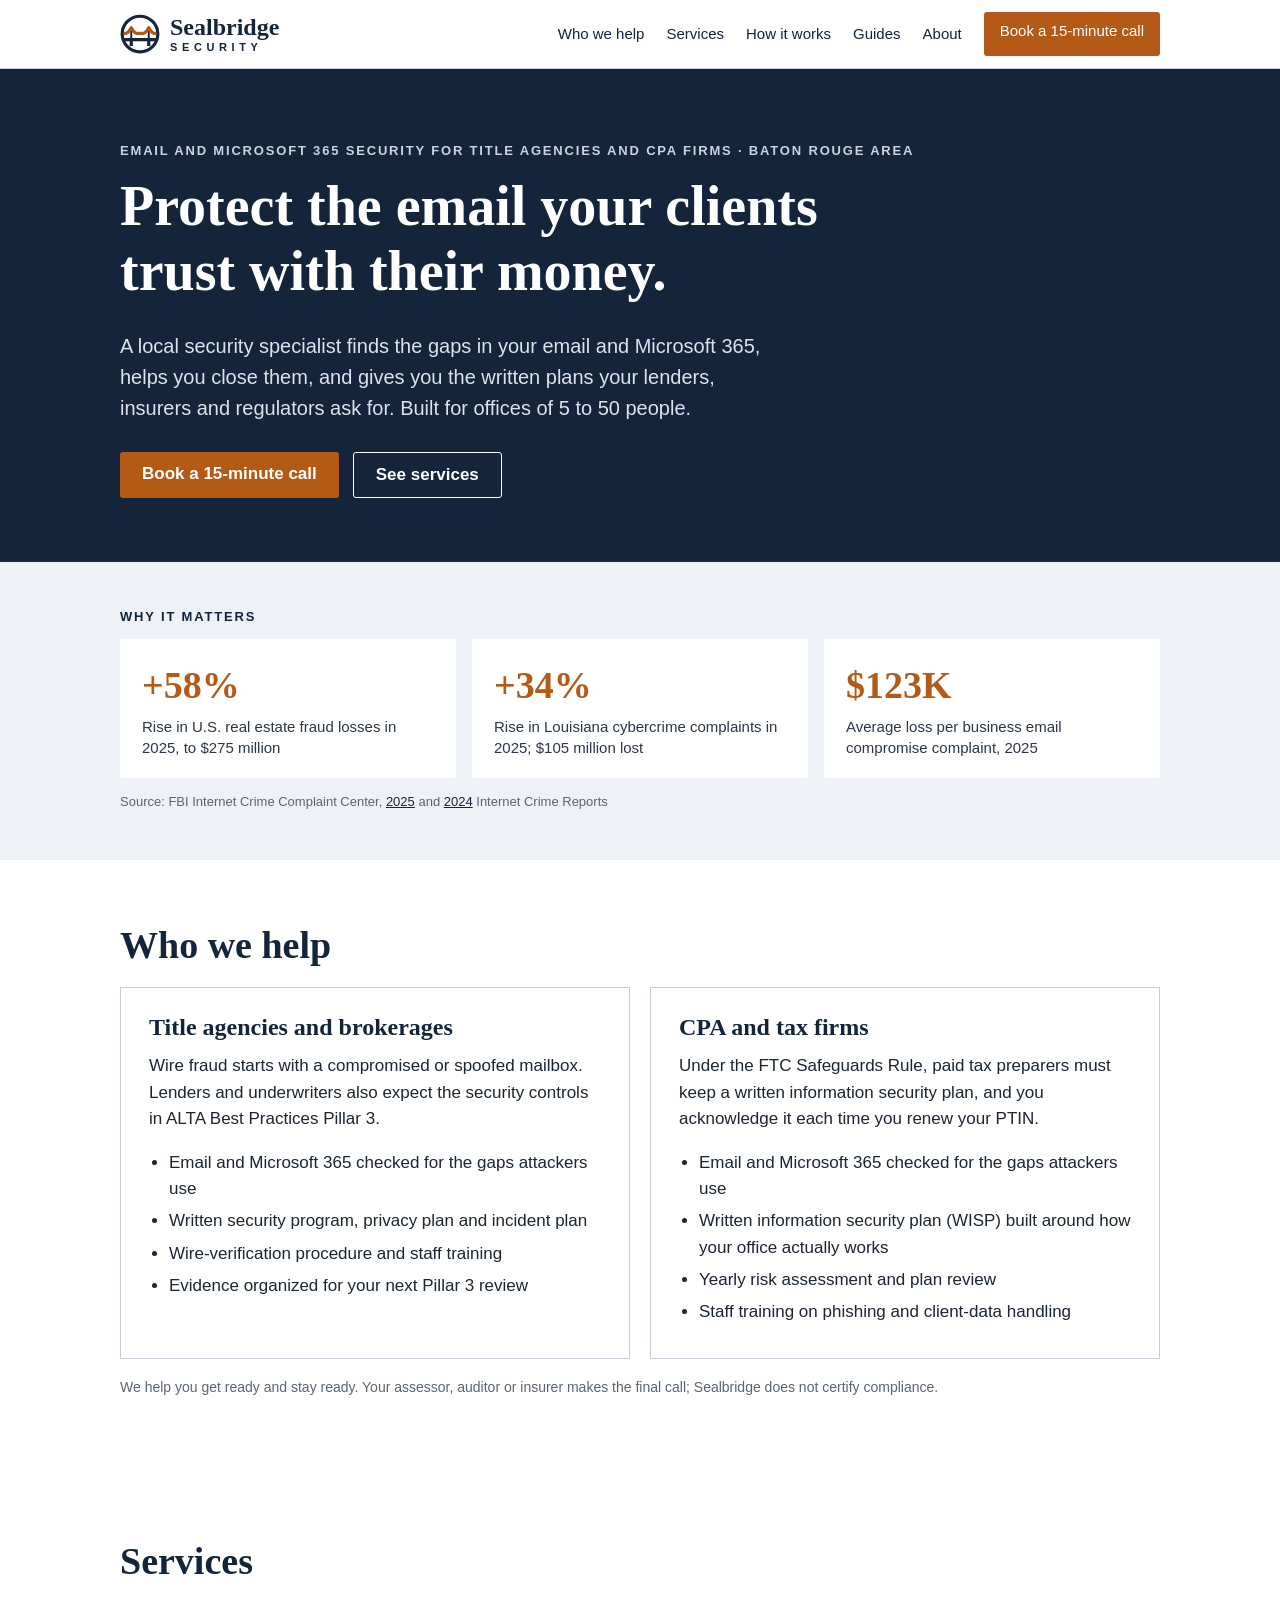
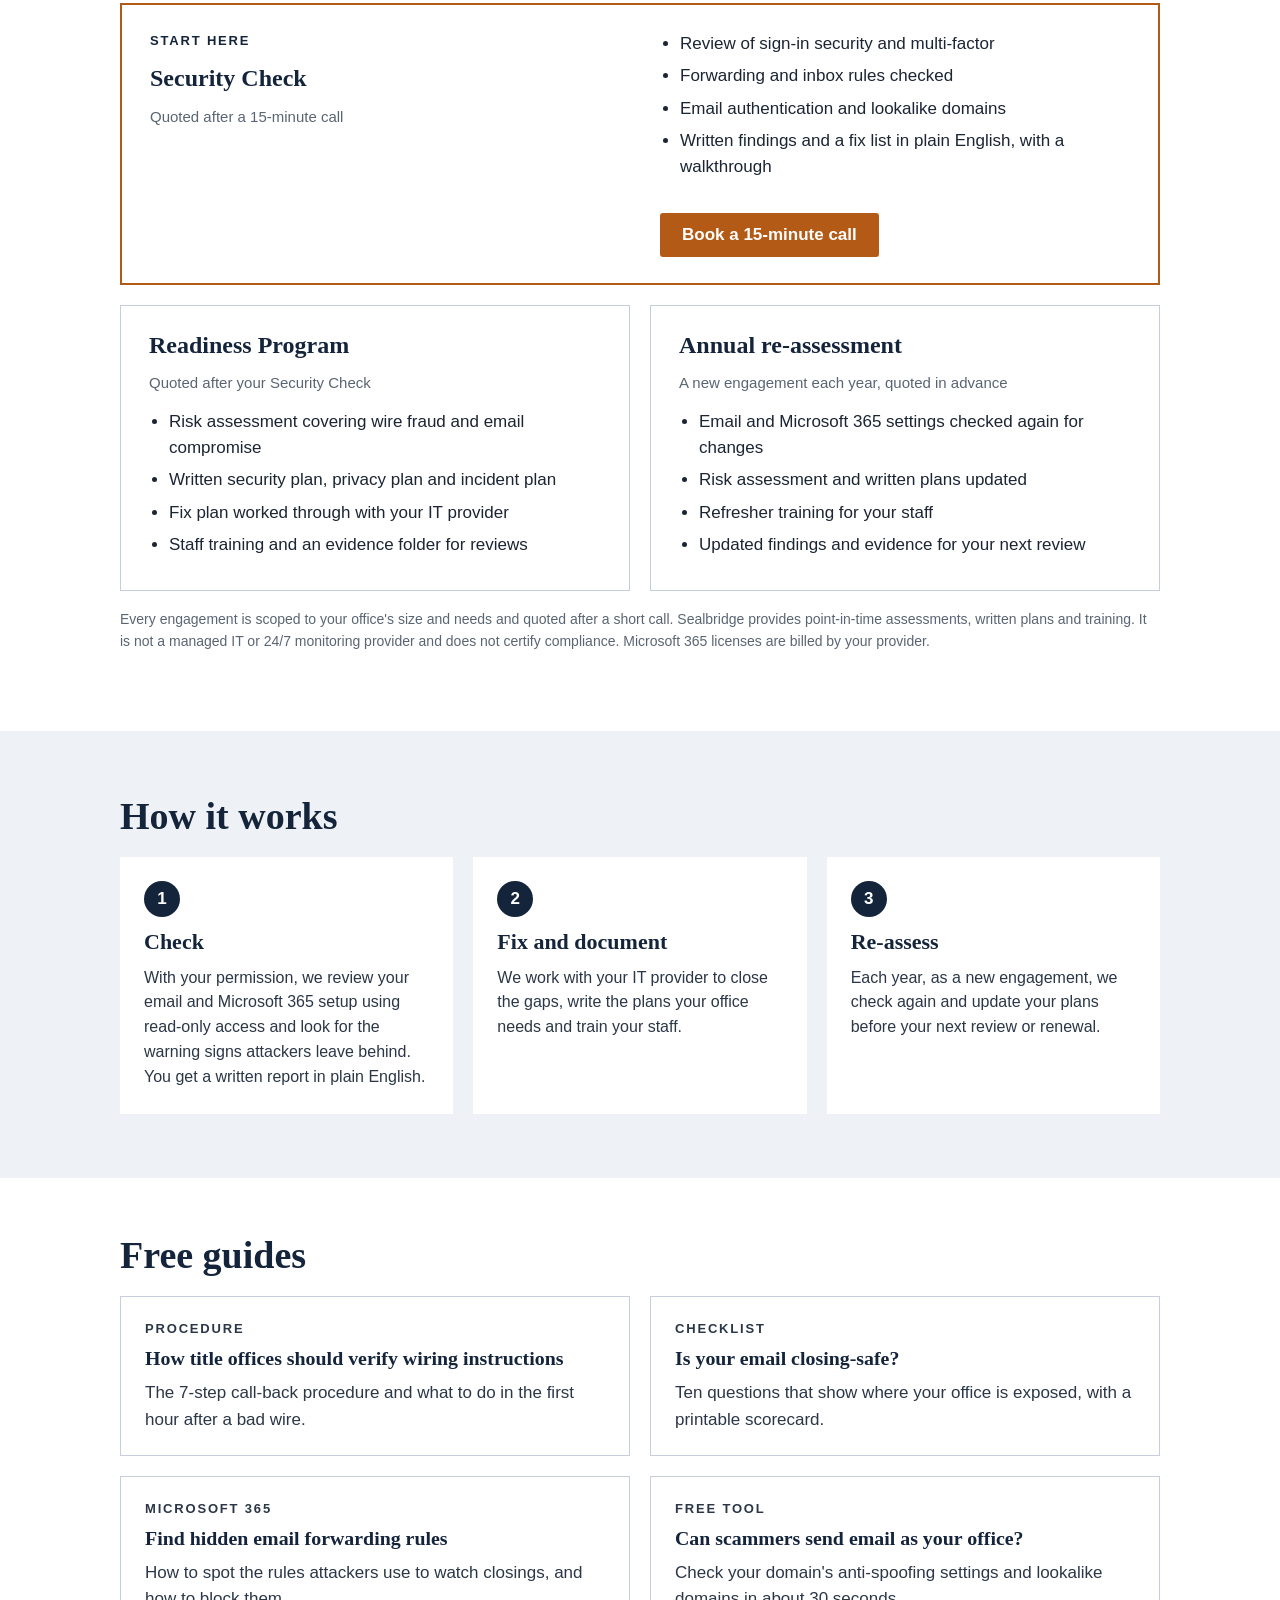
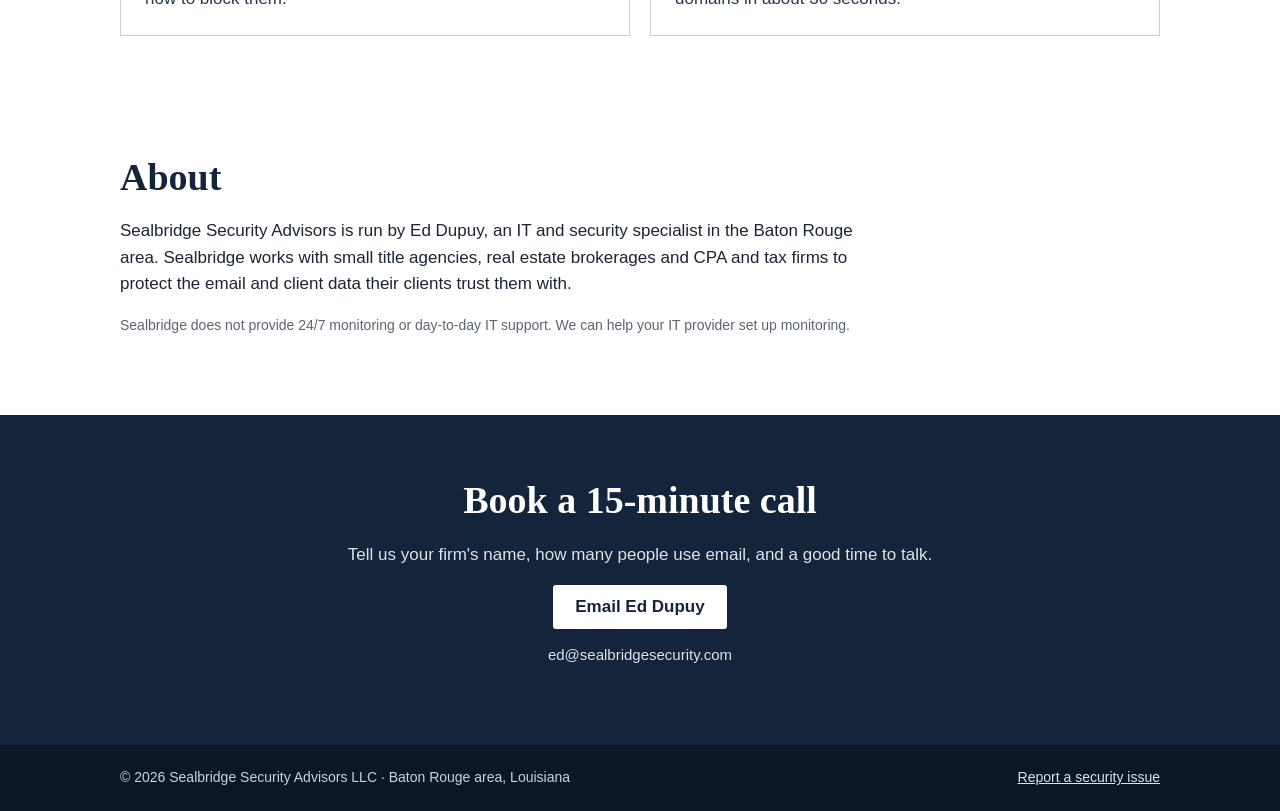
==== index.html @ 9180f3fb "Update index.html" ====
<!doctype html>
<html lang="en">
<head>
<meta charset="utf-8">
<meta name="viewport" content="width=device-width, initial-scale=1">
<meta http-equiv="Content-Security-Policy" content="default-src 'self'; style-src 'self' https://fonts.googleapis.com; font-src https://fonts.gstatic.com; img-src 'self'; script-src 'none'; object-src 'none'; base-uri 'self'; form-action 'none'">
<meta name="referrer" content="strict-origin-when-cross-origin">
<title>Sealbridge Security | Email and Microsoft 365 security for title agencies and CPA firms</title>
<meta name="google-site-verification" content="df6MN8_qpzadraPCMO6attUOTYCm8C_TFB3L-mrEqkY" />
<meta name="description" content="Sealbridge Security helps Baton Rouge-area title agencies, brokerages and CPA and tax firms find and close the email and Microsoft 365 gaps that lead to wire fraud and data theft.">
<link rel="canonical" href="https://sealbridgesecurity.com/">
<link rel="icon" href="favicon.svg" type="image/svg+xml">
<meta property="og:title" content="Sealbridge Security">
<meta property="og:description" content="Email and Microsoft 365 security for title agencies, brokerages and CPA and tax firms in the Baton Rouge area.">
<meta property="og:url" content="https://sealbridgesecurity.com/">
<meta property="og:type" content="website">
<link rel="preconnect" href="https://fonts.googleapis.com">
<link rel="preconnect" href="https://fonts.gstatic.com" crossorigin>
<link rel="stylesheet" href="https://fonts.googleapis.com/css2?family=IBM+Plex+Sans:wght@400;500;600;700&amp;family=Source+Serif+4:opsz,wght@8..60,600;8..60,700&amp;display=swap">
<link rel="stylesheet" href="styles.css">
</head>
<body>

<header class="site-header">
  <div class="wrap header-inner">
    <a class="brand" href="#top" aria-label="Sealbridge Security home">
      <svg class="mark" width="40" height="40" viewBox="0 0 64 64" aria-hidden="true"><circle cx="32" cy="32" r="28.5" fill="none" stroke="#14243B" stroke-width="5"/><path d="M18 25 V41 M46 25 V41" stroke="#14243B" stroke-width="3"/><path d="M6.1 31 L10 31 Q14 29.5 18 22 Q22 29.5 26 31 L38 31 Q42 29.5 46 22 Q50 29.5 54 31 L57.9 31" fill="none" stroke="#B35A17" stroke-width="5" stroke-linejoin="round"/><line x1="5" y1="41" x2="59" y2="41" stroke="#14243B" stroke-width="5"/><path d="M15.5 41 H20.5 V51 H15.5 Z M43.5 41 H48.5 V51 H43.5 Z" fill="#14243B"/></svg>
      <span class="brand-text"><span class="brand-name">Sealbridge</span><span class="brand-sub">Security</span></span>
    </a>
    <nav aria-label="Main">
      <ul class="nav">
        <li><a href="#who">Who we help</a></li>
        <li><a href="#services">Services</a></li>
        <li><a href="#how">How it works</a></li>
        <li><a href="resources.html">Guides</a></li>
        <li><a href="#about">About</a></li>
        <li><a class="btn btn-small" href="#contact">Book a 15-minute call</a></li>
      </ul>
    </nav>
  </div>
</header>

<main id="top">

<section class="hero">
  <div class="wrap hero-inner">
    <p class="eyebrow">Email and Microsoft 365 security for title agencies and CPA firms · Baton Rouge area</p>
    <h1>Protect the email your clients trust with their money.</h1>
    <p class="lede">A local security specialist finds the gaps in your email and Microsoft 365, helps you close them, and gives you the written plans your lenders, insurers and regulators ask for. Built for offices of 5 to 50 people.</p>
    <div class="hero-actions">
      <a class="btn" href="#contact">Book a 15-minute call</a>
      <a class="btn btn-ghost" href="#services">See services</a>
    </div>
  </div>
</section>

<section class="stats" aria-labelledby="stats-h">
  <div class="wrap">
    <h2 id="stats-h" class="section-label">Why it matters</h2>
    <div class="stat-grid">
      <div class="stat"><p class="stat-num">+58%</p><p>Rise in U.S. real estate fraud losses in 2025, to $275 million</p></div>
      <div class="stat"><p class="stat-num">+34%</p><p>Rise in Louisiana cybercrime complaints in 2025; $105 million lost</p></div>
      <div class="stat"><p class="stat-num">$123K</p><p>Average loss per business email compromise complaint, 2025</p></div>
    </div>
    <p class="source">Source: FBI Internet Crime Complaint Center, <a href="https://www.ic3.gov/AnnualReport/Reports/2025_IC3Report.pdf">2025</a> and <a href="https://www.ic3.gov/AnnualReport/Reports/2024_ic3report.pdf">2024</a> Internet Crime Reports</p>
  </div>
</section>

<section id="who" class="services" aria-labelledby="who-h">
  <div class="wrap">
    <h2 id="who-h">Who we help</h2>
    <div class="card-grid">
      <div class="card">
        <h3>Title agencies and brokerages</h3>
        <p>Wire fraud starts with a compromised or spoofed mailbox. Lenders and underwriters also expect the security controls in ALTA Best Practices Pillar 3.</p>
        <ul>
          <li>Email and Microsoft 365 checked for the gaps attackers use</li>
          <li>Written security program, privacy plan and incident plan</li>
          <li>Wire-verification procedure and staff training</li>
          <li>Evidence organized for your next Pillar 3 review</li>
        </ul>
      </div>
      <div class="card">
        <h3>CPA and tax firms</h3>
        <p>Under the FTC Safeguards Rule, paid tax preparers must keep a written information security plan, and you acknowledge it each time you renew your PTIN.</p>
        <ul>
          <li>Email and Microsoft 365 checked for the gaps attackers use</li>
          <li>Written information security plan (WISP) built around how your office actually works</li>
          <li>Yearly risk assessment and plan review</li>
          <li>Staff training on phishing and client-data handling</li>
        </ul>
      </div>
    </div>
    <p class="fine">We help you get ready and stay ready. Your assessor, auditor or insurer makes the final call; Sealbridge does not certify compliance.</p>
  </div>
</section>

<section id="services" class="services" aria-labelledby="services-h">
  <div class="wrap">
    <h2 id="services-h">Services</h2>

    <div class="card card-feature">
      <div class="card-head">
        <p class="section-label">Start here</p>
        <h3>Security Check</h3>
        <p class="price-note">Quoted after a 15-minute call</p>
      </div>
      <ul>
        <li>Review of sign-in security and multi-factor</li>
        <li>Forwarding and inbox rules checked</li>
        <li>Email authentication and lookalike domains</li>
        <li>Written findings and a fix list in plain English, with a walkthrough</li>
      </ul>
      <a class="btn" href="#contact">Book a 15-minute call</a>
    </div>

    <div class="card-grid">
      <div class="card">
        <h3>Readiness Program</h3>
        <p class="price-note">Quoted after your Security Check</p>
        <ul>
          <li>Risk assessment covering wire fraud and email compromise</li>
          <li>Written security plan, privacy plan and incident plan</li>
          <li>Fix plan worked through with your IT provider</li>
          <li>Staff training and an evidence folder for reviews</li>
        </ul>
      </div>
      <div class="card">
        <h3>Annual re-assessment</h3>
        <p class="price-note">A new engagement each year, quoted in advance</p>
        <ul>
          <li>Email and Microsoft 365 settings checked again for changes</li>
          <li>Risk assessment and written plans updated</li>
          <li>Refresher training for your staff</li>
          <li>Updated findings and evidence for your next review</li>
        </ul>
      </div>
    </div>
    <p class="fine">Every engagement is scoped to your office's size and needs and quoted after a short call. Sealbridge provides point-in-time assessments, written plans and training. It is not a managed IT or 24/7 monitoring provider and does not certify compliance. Microsoft 365 licenses are billed by your provider.</p>
  </div>
</section>

<section id="how" class="how" aria-labelledby="how-h">
  <div class="wrap">
    <h2 id="how-h">How it works</h2>
    <ol class="steps">
      <li><h3>Check</h3><p>With your permission, we review your email and Microsoft 365 setup using read-only access and look for the warning signs attackers leave behind. You get a written report in plain English.</p></li>
      <li><h3>Fix and document</h3><p>We work with your IT provider to close the gaps, write the plans your office needs and train your staff.</p></li>
      <li><h3>Re-assess</h3><p>Each year, as a new engagement, we check again and update your plans before your next review or renewal.</p></li>
    </ol>
  </div>
</section>

<section id="guides" class="guides-home" aria-labelledby="guides-h">
  <div class="wrap">
    <h2 id="guides-h">Free guides</h2>
    <div class="guide-grid">
      <a class="guide-card" href="wire-verification.html">
        <p class="section-label">Procedure</p>
        <h3>How title offices should verify wiring instructions</h3>
        <p>The 7-step call-back procedure and what to do in the first hour after a bad wire.</p>
      </a>
      <a class="guide-card" href="closing-safe-checklist.html">
        <p class="section-label">Checklist</p>
        <h3>Is your email closing-safe?</h3>
        <p>Ten questions that show where your office is exposed, with a printable scorecard.</p>
      </a>
      <a class="guide-card" href="find-forwarding-rules.html">
        <p class="section-label">Microsoft 365</p>
        <h3>Find hidden email forwarding rules</h3>
        <p>How to spot the rules attackers use to watch closings, and how to block them.</p>
      </a>
      <a class="guide-card" href="check.html">
        <p class="section-label">Free tool</p>
        <h3>Can scammers send email as your office?</h3>
        <p>Check your domain's anti-spoofing settings and lookalike domains in about 30 seconds.</p>
      </a>
    </div>
  </div>
</section>

<section id="about" class="about" aria-labelledby="about-h">
  <div class="wrap about-inner">
    <h2 id="about-h">About</h2>
    <p>Sealbridge Security Advisors is run by Ed Dupuy, an IT and security specialist in the Baton Rouge area. Sealbridge works with small title agencies, real estate brokerages and CPA and tax firms to protect the email and client data their clients trust them with.</p>
    <p class="fine">Sealbridge does not provide 24/7 monitoring or day-to-day IT support. We can help your IT provider set up monitoring.</p>
  </div>
</section>

<section id="contact" class="contact" aria-labelledby="contact-h">
  <div class="wrap contact-inner">
    <h2 id="contact-h">Book a 15-minute call</h2>
    <p>Tell us your firm's name, how many people use email, and a good time to talk.</p>
    <a class="btn btn-light" href="mailto:ed@sealbridgesecurity.com?subject=15-minute%20call%20request">Email Ed Dupuy</a>
    <p class="contact-alt">ed@sealbridgesecurity.com</p>
  </div>
</section>

</main>

<footer class="site-footer">
  <div class="wrap footer-inner">
    <p>© 2026 Sealbridge Security Advisors LLC · Baton Rouge area, Louisiana</p>
    <p><a href="https://github.com/sealbridgesecurity/website/security">Report a security issue</a></p>
  </div>
</footer>

</body>
</html>
---- styles.css ----
:root{
  --navy:#14243B; --navy-dark:#0B1626; --copper:#B35A17; --copper-dark:#8F4510;
  --steel:#5A6573; --mist:#EEF2F6; --line:#C5CEDA; --ink:#1B2533; --body:#2B3747;
  --serif:'Source Serif 4', Georgia, 'Times New Roman', serif;
  --sans:'IBM Plex Sans', 'Helvetica Neue', Arial, sans-serif;
}
*{box-sizing:border-box}
html{scroll-behavior:smooth}
body{margin:0;background:#fff;color:var(--ink);font-family:var(--sans);font-size:17px;line-height:1.55}
h1,h2,h3{font-family:var(--serif);color:var(--navy);margin:0 0 .5em;line-height:1.15}
p{margin:0 0 1em}
a{color:var(--navy)}
a:hover{color:var(--copper-dark)}
a:focus-visible,.btn:focus-visible{outline:3px solid var(--copper);outline-offset:3px}
.wrap{max-width:1080px;margin:0 auto;padding:0 20px}

/* Header */
.site-header{border-bottom:1px solid var(--line);background:#fff;position:sticky;top:0;z-index:10}
.header-inner{display:flex;align-items:center;justify-content:space-between;gap:16px;padding-top:12px;padding-bottom:12px;flex-wrap:wrap}
.brand{display:flex;align-items:center;gap:10px;text-decoration:none}
.brand-text{display:flex;flex-direction:column;line-height:1}
.brand-name{font-family:var(--serif);font-weight:700;font-size:24px;color:var(--navy)}
.brand-sub{font-size:11px;font-weight:600;letter-spacing:.42em;text-transform:uppercase;color:var(--navy);margin-top:3px}
.nav{list-style:none;margin:0;padding:0;display:flex;align-items:center;gap:22px;flex-wrap:wrap}
.nav a{text-decoration:none;font-weight:500;font-size:15px}
.nav a.btn{color:#fff}

/* Buttons */
.btn{display:inline-block;background:var(--copper);color:#fff;text-decoration:none;font-weight:600;padding:13px 22px;border-radius:3px;min-height:44px;line-height:18px}
.btn:hover{background:var(--copper-dark);color:#fff}
.btn-small{padding:10px 16px;font-size:15px}
.btn-ghost{background:transparent;border:1.5px solid #fff;color:#fff}
.btn-ghost:hover{background:#fff;color:var(--navy)}
.btn-light{background:#fff;color:var(--navy)}
.btn-light:hover{background:var(--mist);color:var(--navy)}

/* Hero */
.hero{background:var(--navy);color:#fff;padding:72px 0 64px}
.hero h1{max-width:820px}
.eyebrow{font-size:13px;font-weight:600;letter-spacing:.14em;text-transform:uppercase;color:#C9D3E1}
.hero h1{color:#fff;font-size:clamp(36px,6vw,56px)}
.lede{font-size:clamp(17px,2.2vw,20px);color:#DCE3EC;max-width:660px}
.hero-actions{display:flex;gap:14px;flex-wrap:wrap;margin-top:28px}

/* Section basics */
section{padding:64px 0}
section h2{font-size:clamp(28px,4vw,38px)}
.section-label{font-family:var(--sans);font-size:13px;font-weight:700;letter-spacing:.14em;text-transform:uppercase;color:var(--navy);margin-bottom:14px}

/* Stats */
.stats{background:var(--mist);padding:48px 0}
.stat-grid{display:grid;grid-template-columns:repeat(3,minmax(0,1fr));gap:16px}
.stat{background:#fff;padding:20px 22px}
.stat p{margin:0;color:var(--body);font-size:15px;line-height:1.4}
.stat .stat-num{font-family:var(--serif);font-size:38px;font-weight:700;color:var(--copper);margin-bottom:4px}
.source{font-size:13px;color:var(--steel);margin:14px 0 0}

/* Services */
.card{border:1.5px solid var(--line);padding:26px 28px;background:#fff}
.card h3{font-size:24px}
.card ul{margin:0 0 18px;padding-left:20px;color:var(--ink)}
.card li{margin-bottom:6px}
.card-feature{border:2.5px solid var(--copper);display:grid;grid-template-columns:1fr 1fr;gap:8px 40px;align-items:start;margin-bottom:20px}
.card-feature .card-head{grid-row:span 2}
.card-feature .btn{justify-self:start}
.card-grid{display:grid;grid-template-columns:repeat(2,minmax(0,1fr));gap:20px}
.card-grid ul{margin-bottom:0}
.price{margin:0 0 14px;display:flex;align-items:baseline;gap:8px;flex-wrap:wrap}
.price-num{font-family:var(--serif);font-size:44px;font-weight:700;color:var(--navy);line-height:1}
.price-num-sm{font-size:32px}
.price-from{font-weight:600;color:var(--navy)}
.price-note{font-size:15px;color:var(--steel);margin:0 0 14px}
.price .price-note{margin:0}
.fine{font-size:14px;color:var(--steel);margin-top:18px}

/* How */
.how{background:var(--mist)}
.steps{list-style:none;margin:0;padding:0;display:grid;grid-template-columns:repeat(3,minmax(0,1fr));gap:20px;counter-reset:step}
.steps li{background:#fff;padding:24px 24px 8px;counter-increment:step}
.steps li::before{content:counter(step);display:inline-flex;align-items:center;justify-content:center;width:36px;height:36px;border-radius:50%;background:var(--navy);color:#fff;font-weight:700;margin-bottom:12px}
.steps h3{font-size:22px}
.steps p{color:var(--body);font-size:16px}

/* About */
.about-inner p{max-width:760px}

/* Contact */
.contact{background:var(--navy);color:#fff;text-align:center}
.contact h2{color:#fff}
.contact p{color:#DCE3EC}
.contact-inner{max-width:640px}
.contact-alt{margin-top:14px;font-size:15px}

/* Footer */
.site-footer{background:var(--navy-dark);color:#C9D3E1;font-size:14px;padding:22px 0}
.footer-inner{display:flex;justify-content:space-between;gap:12px;flex-wrap:wrap}
.footer-inner p{margin:0}
.site-footer a{color:#DCE3EC}
.site-footer a:hover{color:#fff}

/* Phone */
@media (max-width:760px){
  body{font-size:16px}
  .site-header{position:static}
  .nav{gap:14px}
  .hero{padding:48px 0 44px}
  section{padding:48px 0}
  .stat-grid,.card-grid,.steps{grid-template-columns:1fr}
  .card-feature{grid-template-columns:1fr}
  .card-feature .card-head{grid-row:auto}
  .card{padding:22px 20px}
}

/* Spoofing check page */
.visually-hidden{position:absolute;width:1px;height:1px;padding:0;margin:-1px;overflow:hidden;clip:rect(0,0,0,0);white-space:nowrap;border:0}
.hero-short{padding:56px 0 48px}
.hero-short h1{max-width:820px}
.checker{padding:48px 0}
.check-form{max-width:760px}
.check-form label{display:block;font-weight:600;color:var(--navy);margin-bottom:8px}
.check-row{display:flex;gap:12px;flex-wrap:wrap}
.check-row input{flex:1 1 260px;min-height:48px;padding:10px 14px;font:inherit;font-size:17px;color:var(--ink);border:1.5px solid var(--line);border-radius:3px;background:#fff}
.check-row input:focus{outline:3px solid var(--copper);outline-offset:1px;border-color:var(--navy)}
.check-row .btn{min-height:48px;border:0;cursor:pointer;font:inherit;font-weight:600}
.check-row .btn:disabled{opacity:.6;cursor:wait}
.status{margin:20px 0 0;font-weight:500;color:var(--navy);min-height:1.5em}
.notice{background:var(--mist);padding:14px 18px}
.results{max-width:860px;margin-top:8px}
.results h2{font-size:26px;margin-top:36px}
.summary{padding:22px 24px;margin-top:20px;border-left:0;color:#fff}
.summary:focus{outline:3px solid var(--copper);outline-offset:3px}
.summary .summary-text{font-family:var(--serif);font-size:24px;font-weight:700;line-height:1.25;margin-bottom:6px;color:#fff}
.summary .fine{color:#DCE3EC;margin:0}
.summary-bad{background:#8A2C0D}
.summary-warn{background:var(--copper-dark)}
.summary-good{background:#2F6B3F}
.result{border:1.5px solid var(--line);padding:18px 20px;margin-bottom:14px;background:#fff}
.result-bad{border-color:#8A2C0D}
.result-warn{border-color:var(--copper)}
.result-good{border-color:#2F6B3F}
.result-head{display:flex;align-items:center;gap:12px;margin-bottom:6px;flex-wrap:wrap}
.result h3{font-size:19px;margin:0}
.result p{margin:0 0 8px;color:var(--body)}
.badge{display:inline-block;font-size:12px;font-weight:700;letter-spacing:.08em;text-transform:uppercase;padding:3px 8px;color:#fff;border-radius:2px}
.badge-bad{background:#8A2C0D}
.badge-warn{background:var(--copper-dark)}
.badge-good{background:#2F6B3F}
.badge-info{background:var(--steel)}
.record{display:block;font-size:13px;background:var(--mist);padding:8px 10px;overflow-wrap:anywhere;color:var(--ink)}
.lookalike-list{margin:4px 0 10px;padding-left:20px;columns:2;column-gap:28px}
.lookalike-list li{margin-bottom:4px;break-inside:avoid;overflow-wrap:anywhere}
.lookalike-mail{font-weight:600;color:#8A2C0D}
.check-cta{background:var(--navy);color:#fff;padding:28px;margin:32px 0 18px}
.check-cta h2{color:#fff;margin-top:0;font-size:26px}
.check-cta p,.article .check-cta p{color:#DCE3EC}
.explain{background:var(--mist)}
.explain p{color:var(--body)}
.tool-callout{background:var(--mist);padding:24px 28px;display:flex;justify-content:space-between;align-items:center;gap:20px;flex-wrap:wrap;margin-top:28px}
.tool-callout h3{margin:0 0 4px;font-size:22px}
.tool-callout p{margin:0;color:var(--body)}
@media (max-width:760px){
  .lookalike-list{columns:1}
  .summary .summary-text{font-size:20px}
}

/* Guides */
.article{padding:48px 0 56px}
.article-inner{max-width:780px}
.article h2{font-size:clamp(24px,3.4vw,30px);margin-top:40px}
.article p,.article li{color:var(--body)}
.article ul,.article ol{padding-left:22px;margin:0 0 1em}
.article li{margin-bottom:8px}
.byline{font-size:14px;color:var(--steel);margin-bottom:24px}
.answer{background:var(--mist);border-left:4px solid var(--copper);padding:20px 24px;margin:0 0 8px}
.answer p{color:var(--ink);margin-bottom:.6em}
.answer p:last-child{margin-bottom:0}
.answer-label{font-size:13px;font-weight:700;letter-spacing:.14em;text-transform:uppercase;color:var(--navy)}
.answer .btn{margin-top:6px}
.steps-list li{padding-left:4px}
.flags li::marker{color:var(--copper)}
code{font-family:ui-monospace,SFMono-Regular,Menlo,Consolas,monospace;font-size:.9em;background:var(--mist);padding:1px 5px;border-radius:2px}
pre{background:var(--navy-dark);color:#E6ECF3;padding:16px 18px;overflow-x:auto;border-radius:3px;margin:0 0 1.2em;font-size:14px;line-height:1.5}
pre code{background:none;padding:0;color:inherit;font-size:inherit}
.code-label{font-weight:600;color:var(--navy);margin:18px 0 6px}
table.data{width:100%;border-collapse:collapse;margin:8px 0 18px;font-size:16px}
table.data th,table.data td{border:1px solid var(--line);padding:10px 12px;text-align:left;vertical-align:top}
table.data th{background:var(--mist);color:var(--navy);font-weight:600}
table.data td:first-child{white-space:nowrap;font-weight:600;color:var(--navy)}
.checklist{padding-left:26px}
.check-item{margin-bottom:22px}
.check-item label{display:flex;gap:10px;align-items:flex-start;cursor:pointer}
.check-item input{width:20px;height:20px;margin-top:3px;flex:0 0 auto;accent-color:var(--copper)}
.check-item .q{font-weight:600;color:var(--ink)}
.check-item p{margin:6px 0 0 30px;font-size:16px}
.sources-h{font-size:22px}
.sources{font-size:15px}
.guide-grid{display:grid;grid-template-columns:repeat(2,minmax(0,1fr));gap:20px}
.guide-card{display:block;border:1.5px solid var(--line);padding:22px 24px;text-decoration:none;background:#fff}
.guide-card:hover{border-color:var(--copper)}
.guide-card h2{font-size:21px;margin:0 0 8px}
.guide-card p{color:var(--body);margin:0}
.guide-card .section-label{margin-bottom:8px}
.guides-home{padding:56px 0}
.guides-home .guide-grid{grid-template-columns:repeat(2,minmax(0,1fr))}
@media (max-width:760px){
  .guide-grid,.guides-home .guide-grid{grid-template-columns:1fr}
  table.data td:first-child{white-space:normal}
  pre{font-size:13px}
}
@media print{
  .site-header,.site-footer,.check-cta,.hero{display:none}
  .article{padding:0}
  pre{white-space:pre-wrap;background:#fff;color:#000;border:1px solid #999}
}
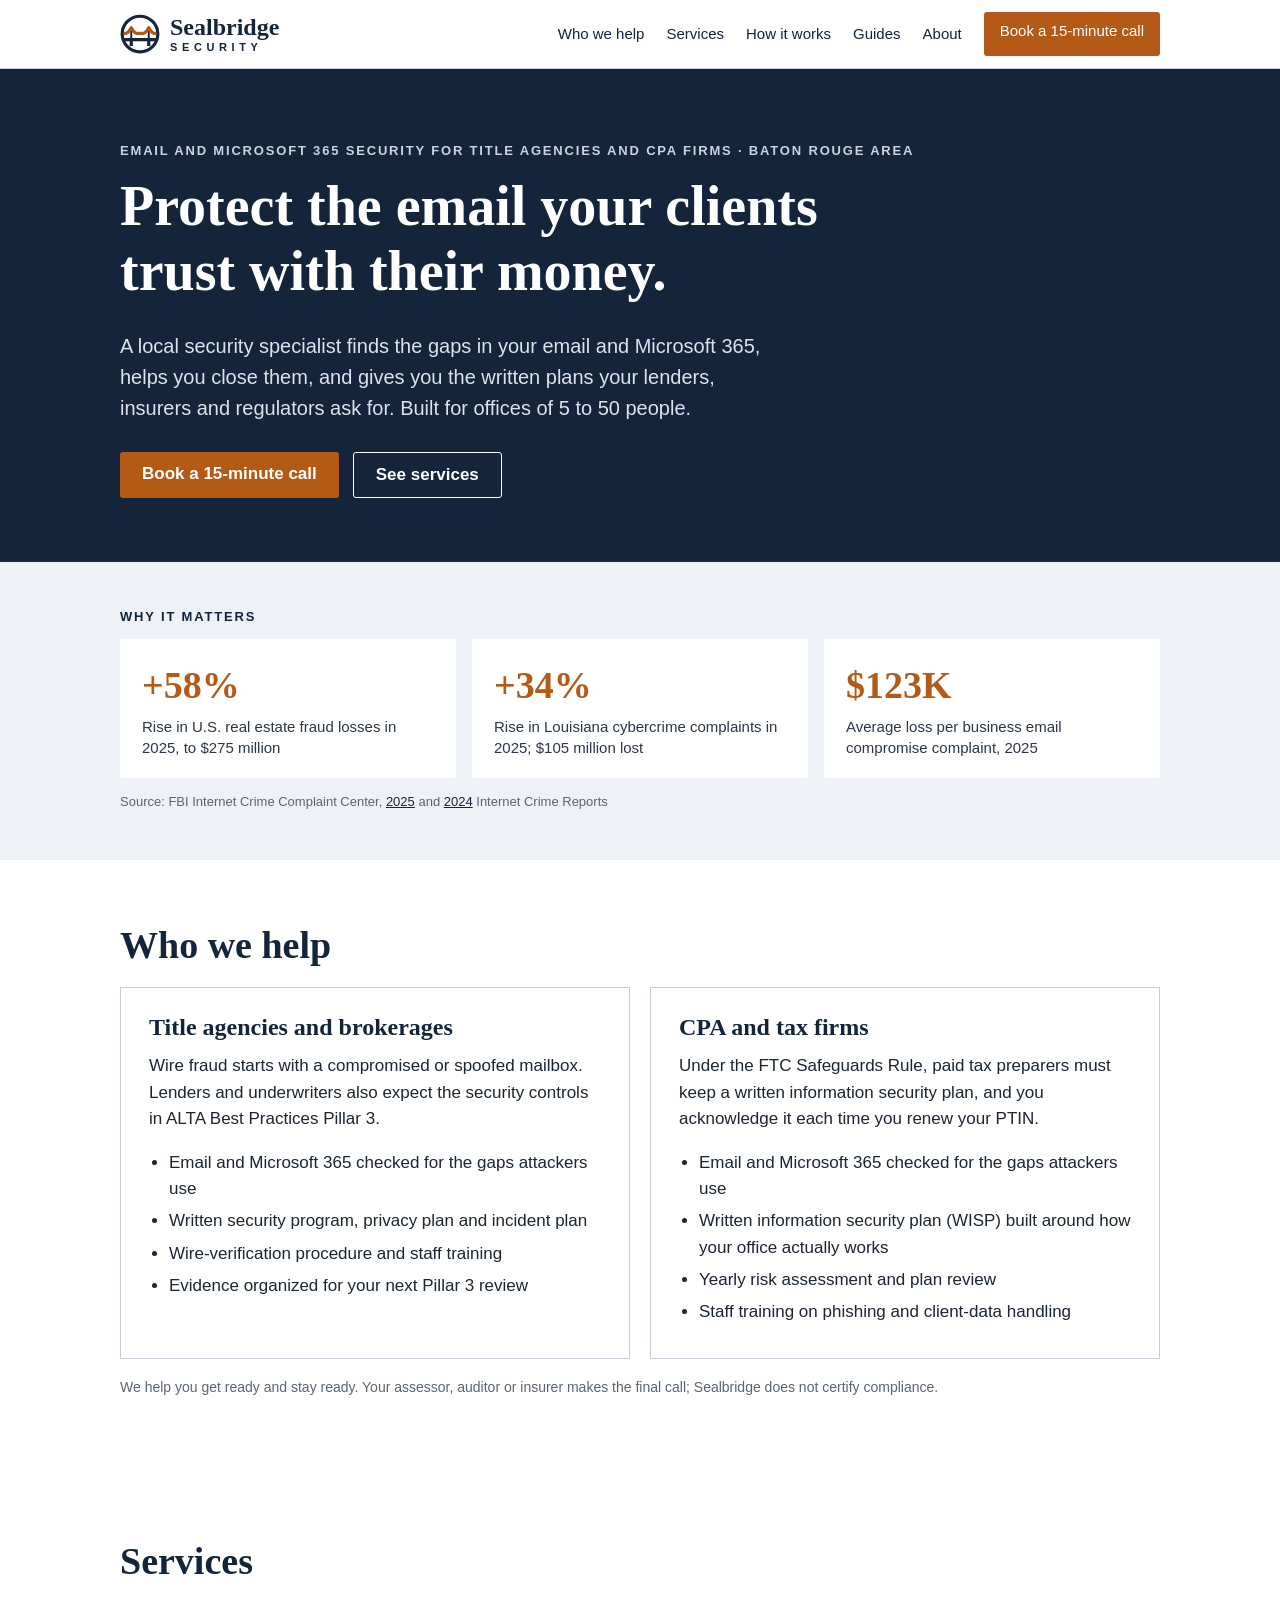
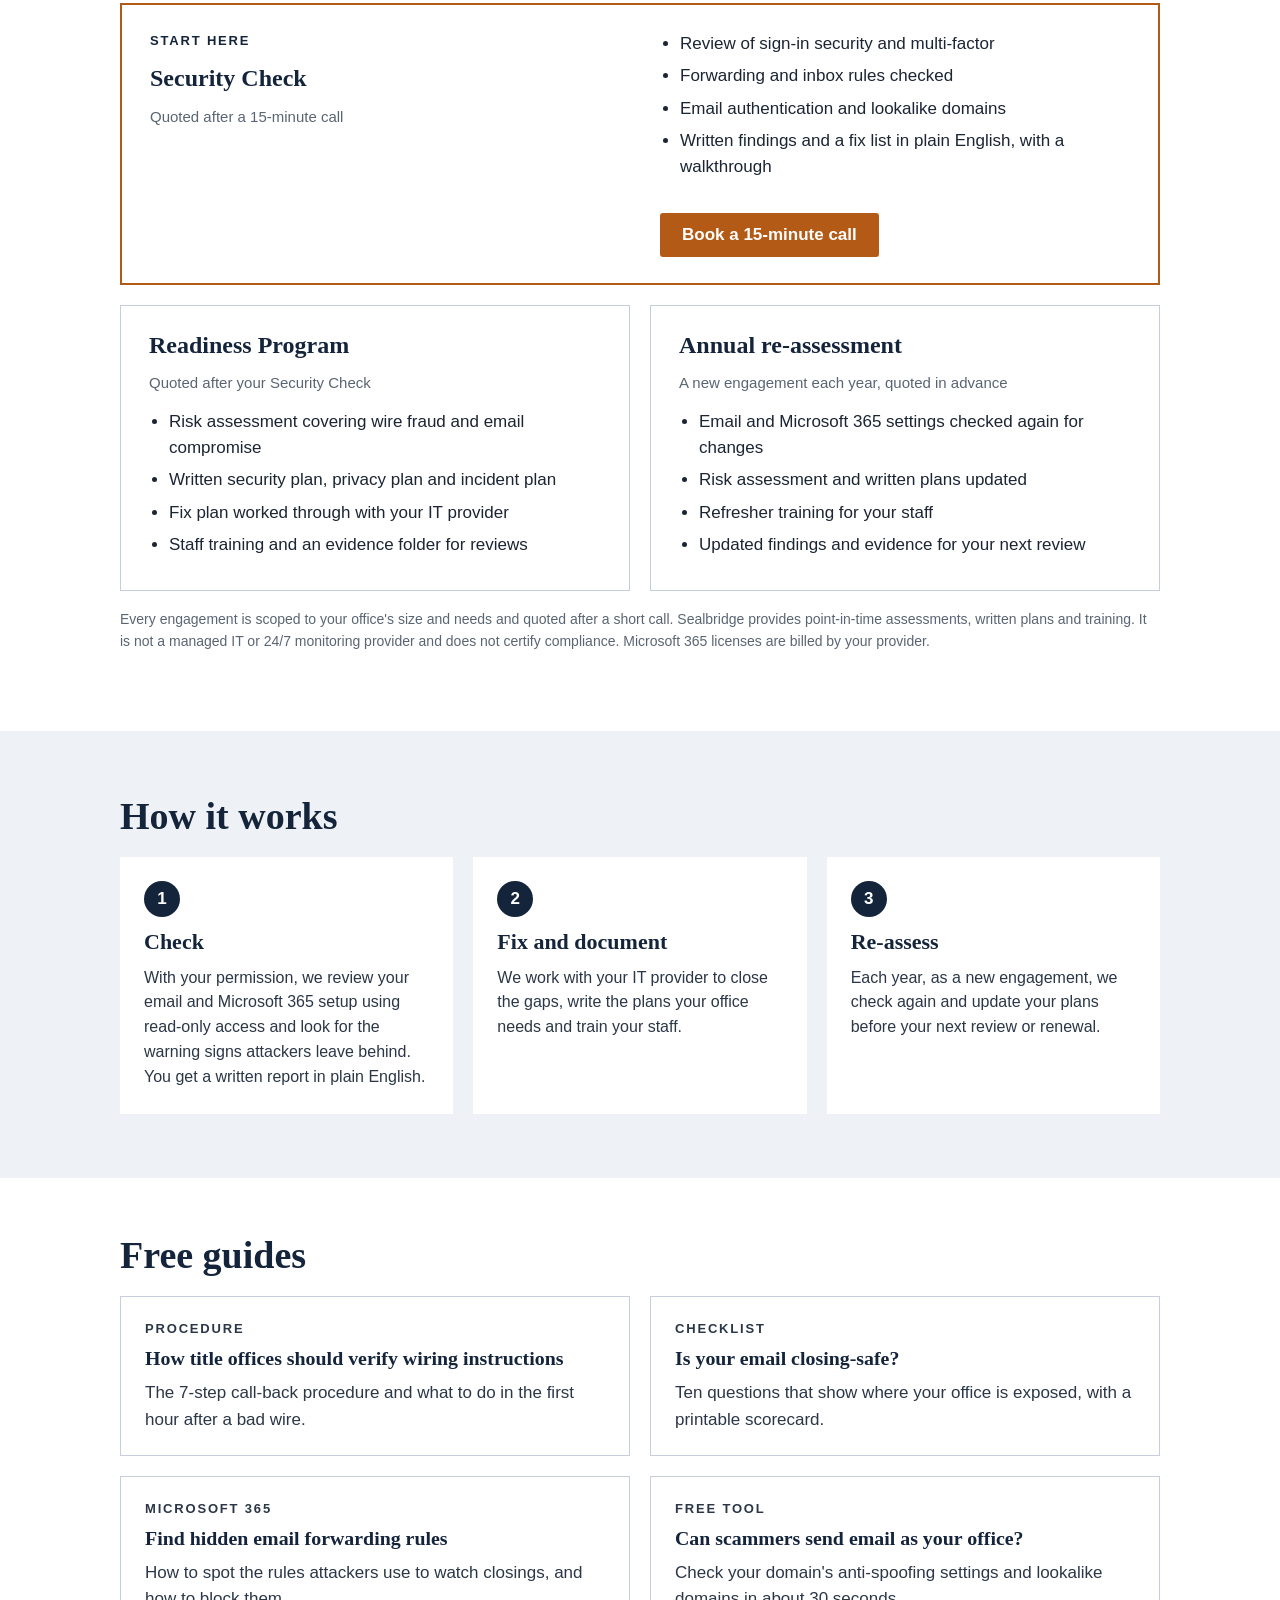
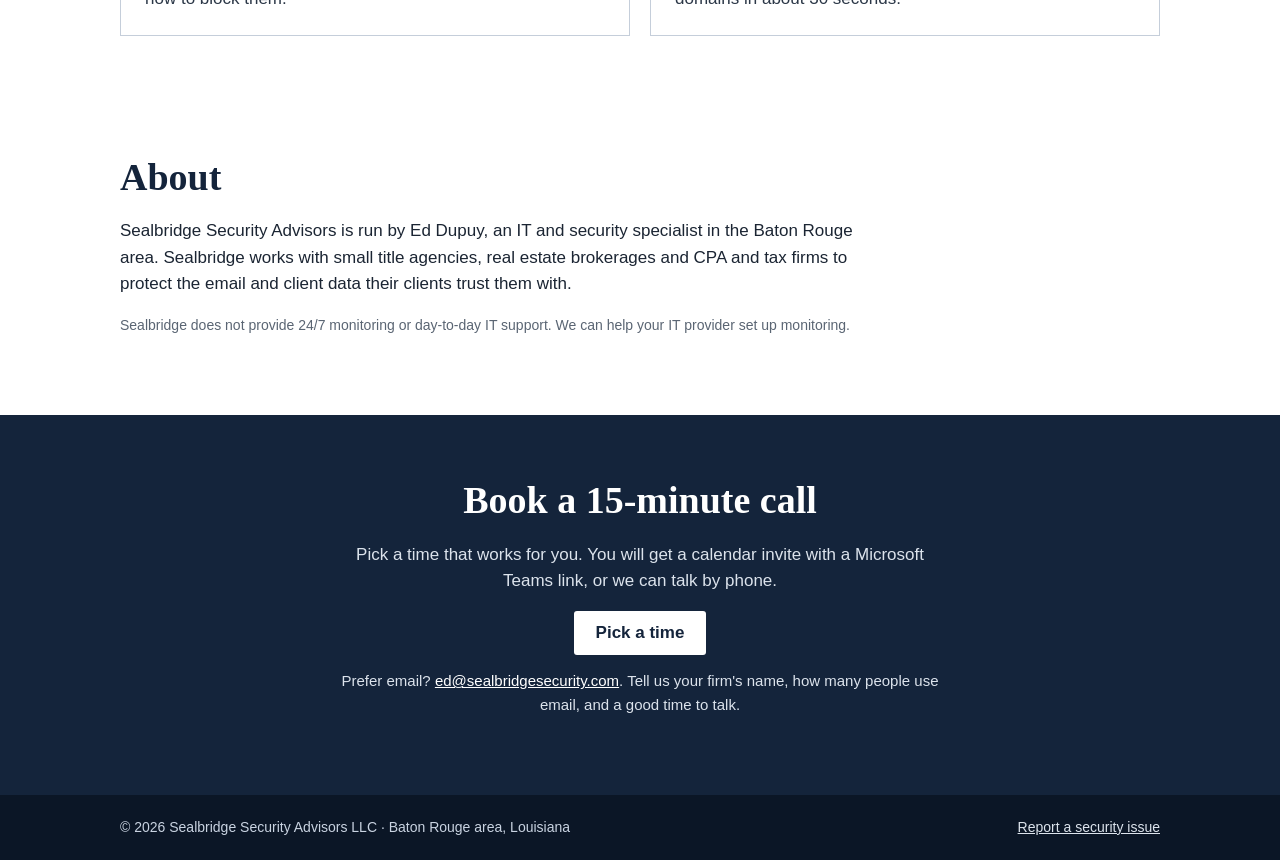
==== commit 7c5e5172: "Contact section: Pick a time button for Microsoft Bookings, email as fallback BOOKINGS_URL is a plac" ====
--- a/index.html
+++ b/index.html
@@ -5,9 +5,8 @@
 <meta name="viewport" content="width=device-width, initial-scale=1">
 <meta http-equiv="Content-Security-Policy" content="default-src 'self'; style-src 'self' https://fonts.googleapis.com; font-src https://fonts.gstatic.com; img-src 'self'; script-src 'none'; object-src 'none'; base-uri 'self'; form-action 'none'">
 <meta name="referrer" content="strict-origin-when-cross-origin">
-<title>Sealbridge Security | Email and Microsoft 365 security for title agencies and CPA firms</title>
-<meta name="google-site-verification" content="df6MN8_qpzadraPCMO6attUOTYCm8C_TFB3L-mrEqkY" />
-<meta name="description" content="Sealbridge Security helps Baton Rouge-area title agencies, brokerages and CPA and tax firms find and close the email and Microsoft 365 gaps that lead to wire fraud and data theft.">
+<title>Sealbridge Security | Email Security for Title and CPA Firms</title>
+<meta name="description" content="Sealbridge Security helps Baton Rouge-area title agencies, brokerages and CPA firms close the email and Microsoft 365 gaps that lead to wire fraud.">
 <link rel="canonical" href="https://sealbridgesecurity.com/">
 <link rel="icon" href="favicon.svg" type="image/svg+xml">
 <meta property="og:title" content="Sealbridge Security">
@@ -190,9 +189,9 @@
 <section id="contact" class="contact" aria-labelledby="contact-h">
   <div class="wrap contact-inner">
     <h2 id="contact-h">Book a 15-minute call</h2>
-    <p>Tell us your firm's name, how many people use email, and a good time to talk.</p>
-    <a class="btn btn-light" href="mailto:ed@sealbridgesecurity.com?subject=15-minute%20call%20request">Email Ed Dupuy</a>
-    <p class="contact-alt">ed@sealbridgesecurity.com</p>
+    <p>Pick a time that works for you. You will get a calendar invite with a Microsoft Teams link, or we can talk by phone.</p>
+    <a class="btn btn-light" href="BOOKINGS_URL" rel="noopener">Pick a time</a>
+    <p class="contact-alt">Prefer email? <a href="mailto:ed@sealbridgesecurity.com?subject=15-minute%20call%20request">ed@sealbridgesecurity.com</a>. Tell us your firm's name, how many people use email, and a good time to talk.</p>
   </div>
 </section>
 
--- a/styles.css
+++ b/styles.css
@@ -90,6 +90,7 @@
 .contact p{color:#DCE3EC}
 .contact-inner{max-width:640px}
 .contact-alt{margin-top:14px;font-size:15px}
+.contact-alt a{color:#fff;text-decoration:underline}
 
 /* Footer */
 .site-footer{background:var(--navy-dark);color:#C9D3E1;font-size:14px;padding:22px 0}
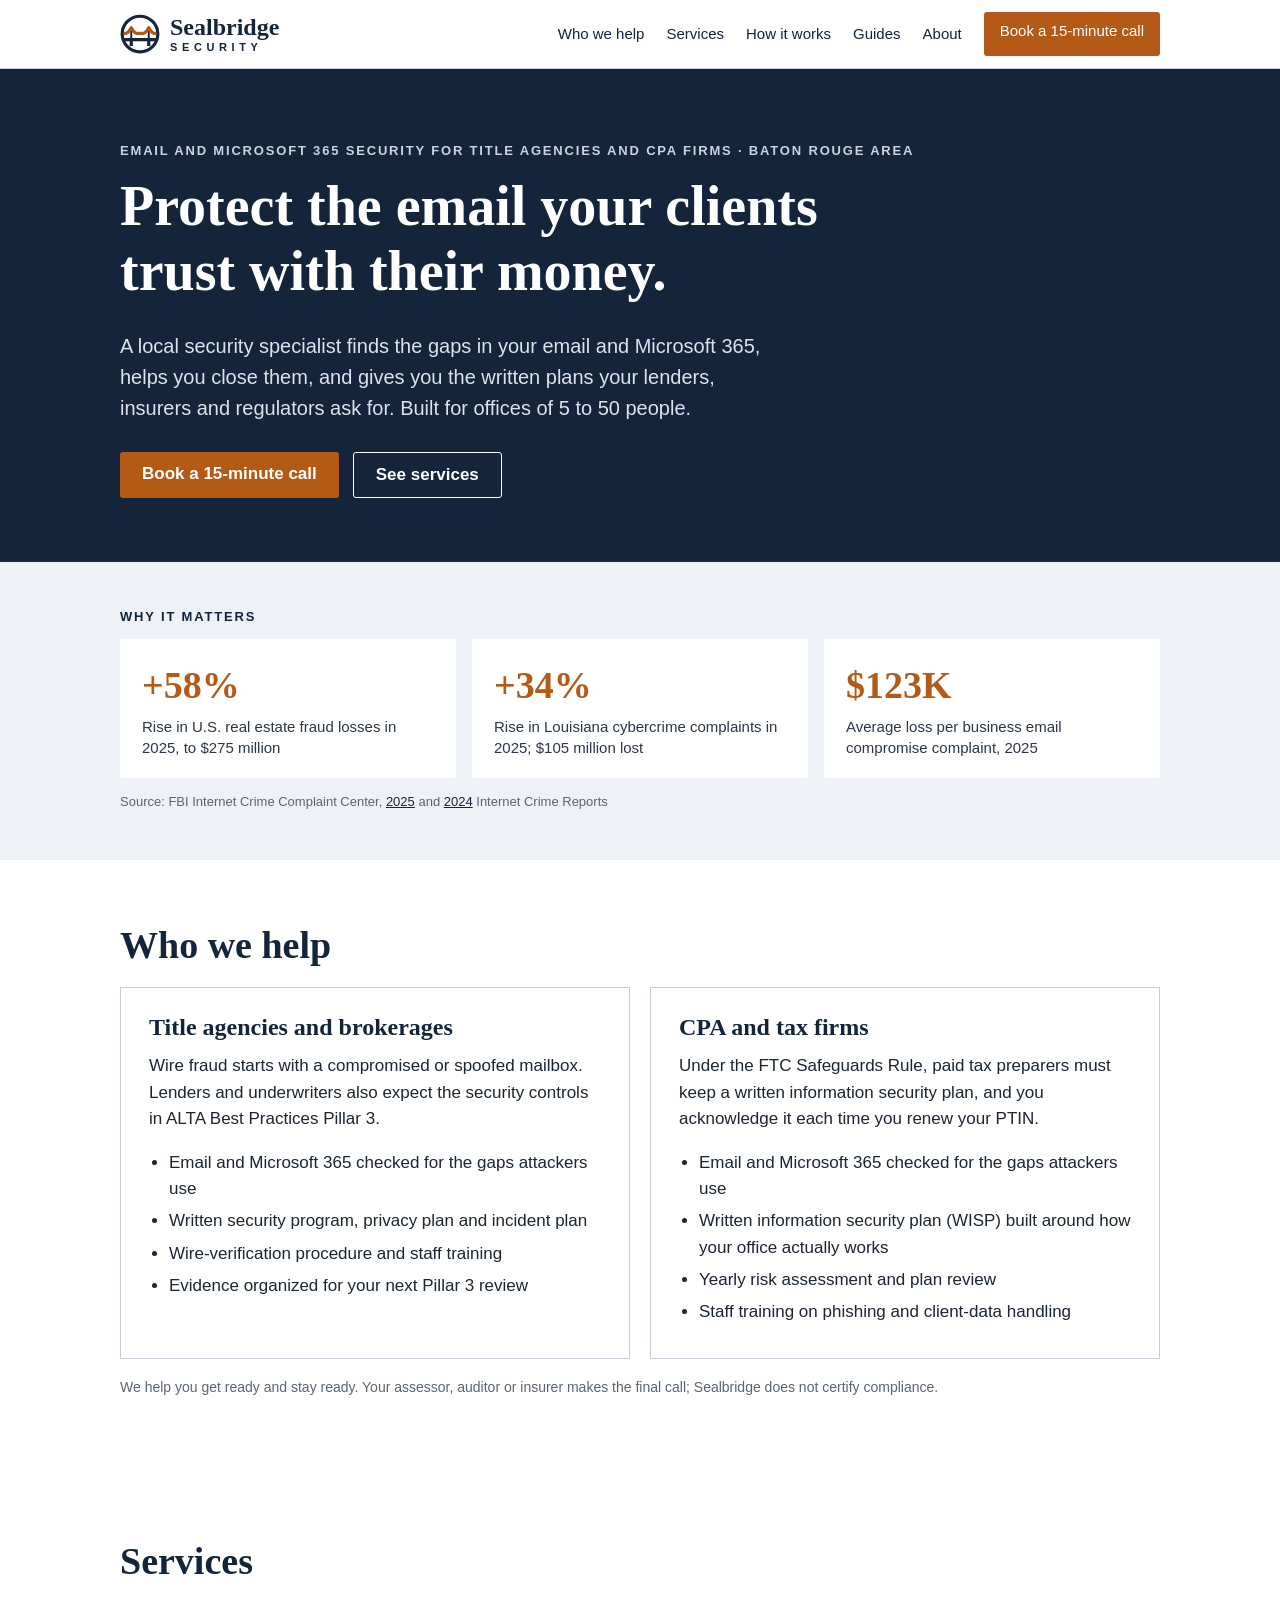
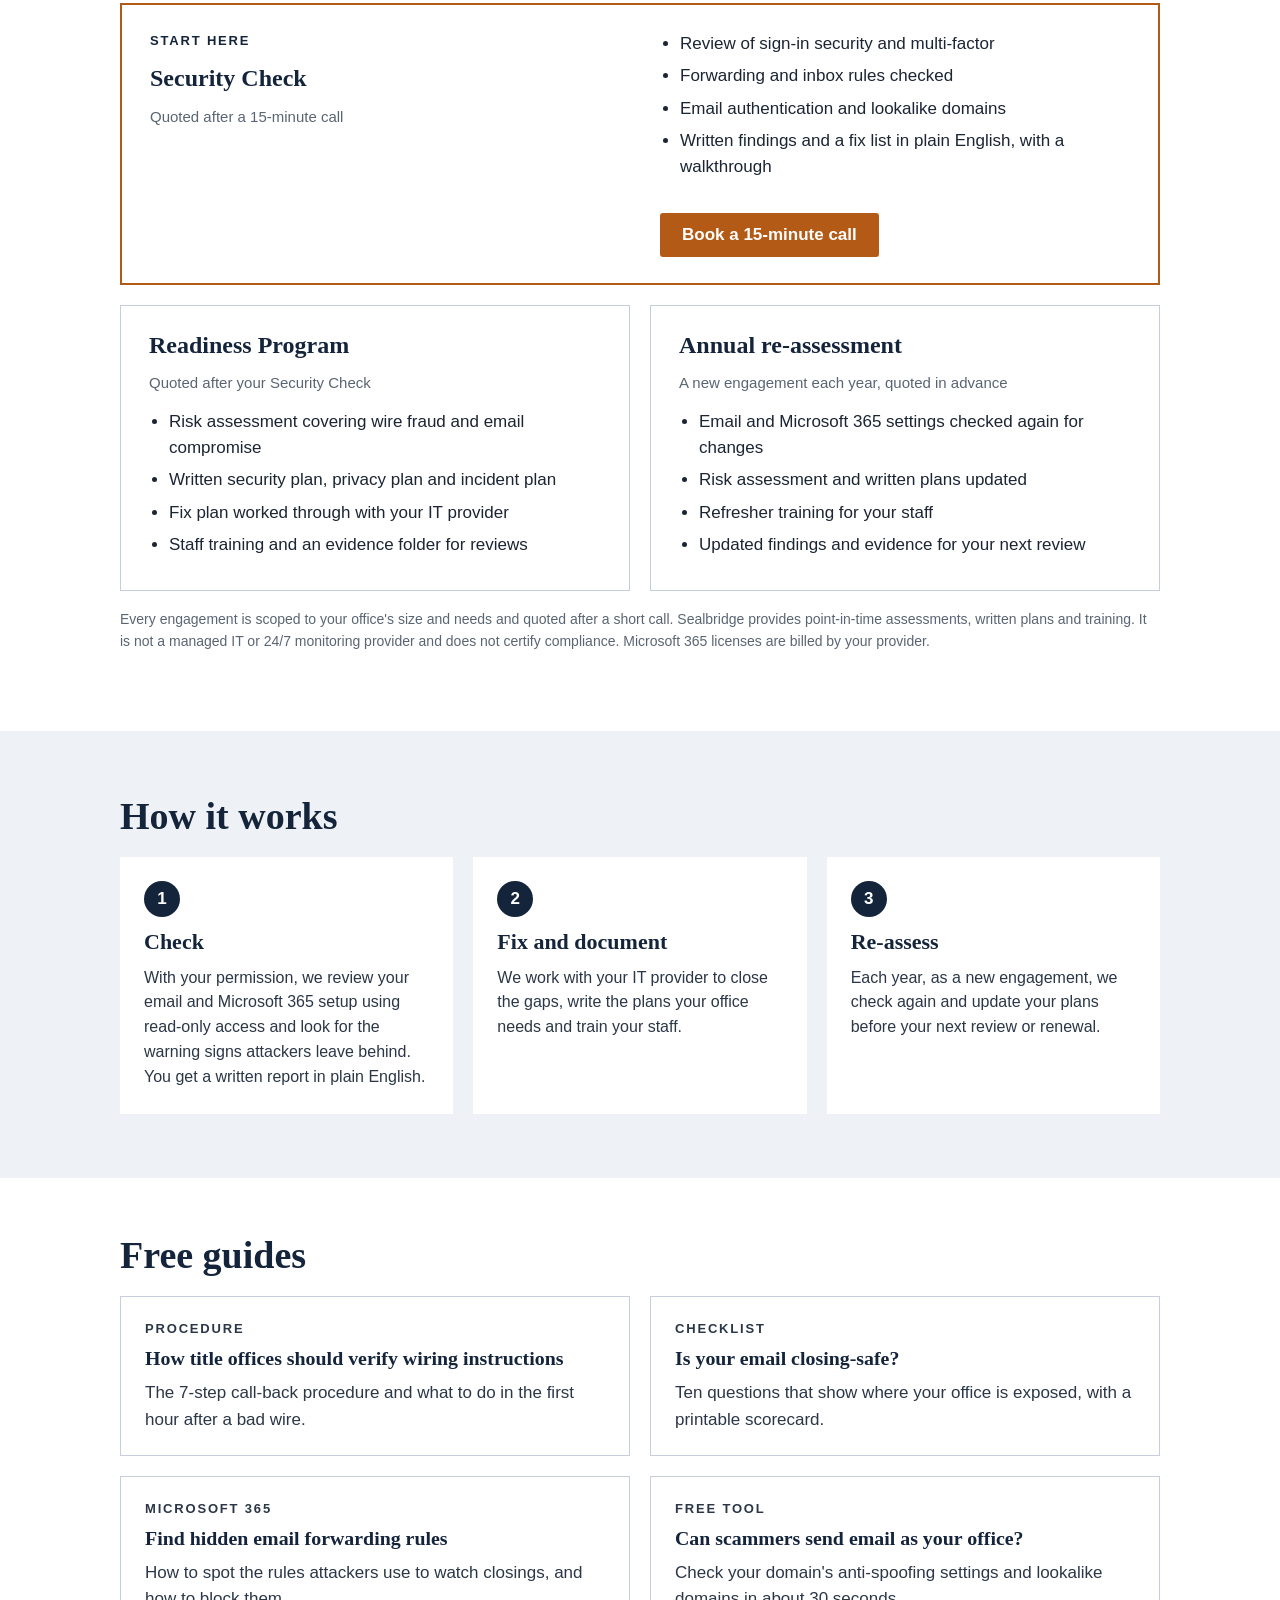
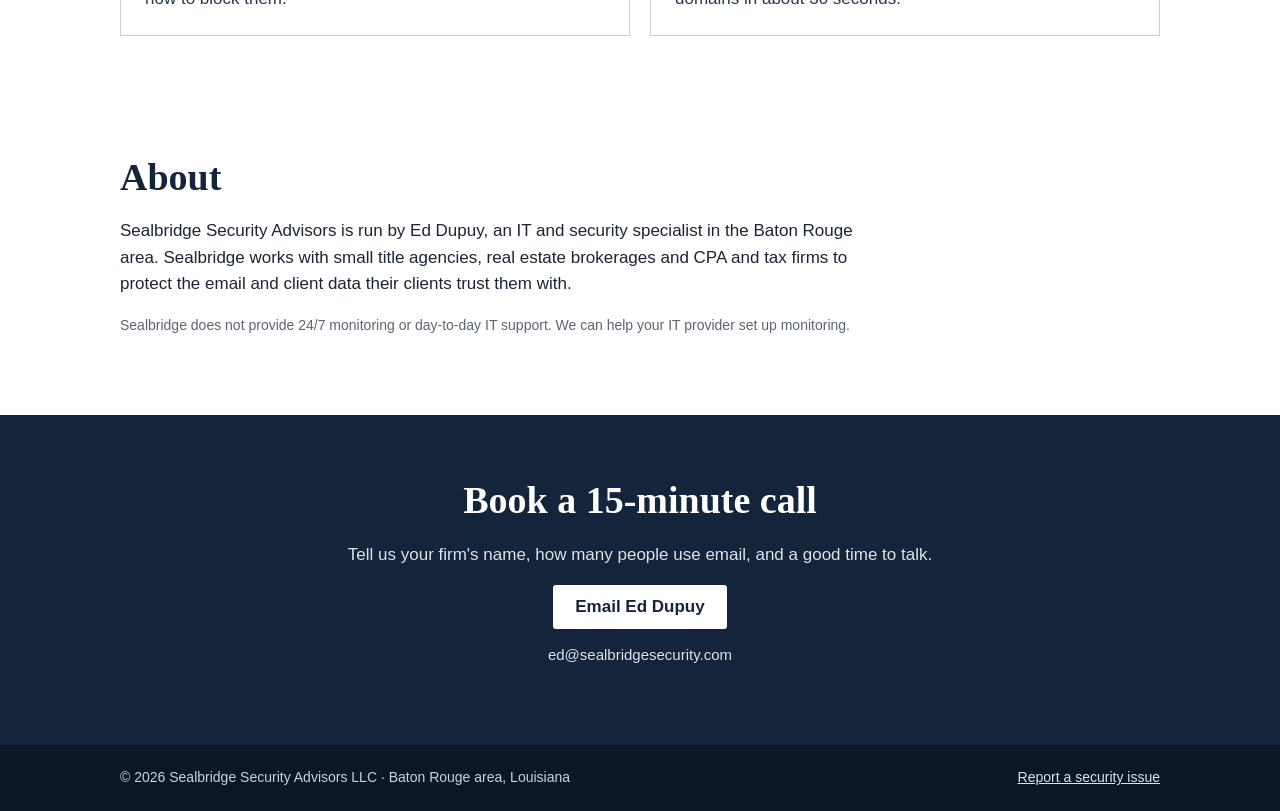
==== commit c7217665: "Use extensionless URLs so pages stop redirecting The host redirects every .html address to its exten" ====
--- a/index.html
+++ b/index.html
@@ -31,7 +31,7 @@
         <li><a href="#who">Who we help</a></li>
         <li><a href="#services">Services</a></li>
         <li><a href="#how">How it works</a></li>
-        <li><a href="resources.html">Guides</a></li>
+        <li><a href="/resources">Guides</a></li>
         <li><a href="#about">About</a></li>
         <li><a class="btn btn-small" href="#contact">Book a 15-minute call</a></li>
       </ul>
@@ -154,22 +154,22 @@
   <div class="wrap">
     <h2 id="guides-h">Free guides</h2>
     <div class="guide-grid">
-      <a class="guide-card" href="wire-verification.html">
+      <a class="guide-card" href="/wire-verification">
         <p class="section-label">Procedure</p>
         <h3>How title offices should verify wiring instructions</h3>
         <p>The 7-step call-back procedure and what to do in the first hour after a bad wire.</p>
       </a>
-      <a class="guide-card" href="closing-safe-checklist.html">
+      <a class="guide-card" href="/closing-safe-checklist">
         <p class="section-label">Checklist</p>
         <h3>Is your email closing-safe?</h3>
         <p>Ten questions that show where your office is exposed, with a printable scorecard.</p>
       </a>
-      <a class="guide-card" href="find-forwarding-rules.html">
+      <a class="guide-card" href="/find-forwarding-rules">
         <p class="section-label">Microsoft 365</p>
         <h3>Find hidden email forwarding rules</h3>
         <p>How to spot the rules attackers use to watch closings, and how to block them.</p>
       </a>
-      <a class="guide-card" href="check.html">
+      <a class="guide-card" href="/check">
         <p class="section-label">Free tool</p>
         <h3>Can scammers send email as your office?</h3>
         <p>Check your domain's anti-spoofing settings and lookalike domains in about 30 seconds.</p>
@@ -189,9 +189,9 @@
 <section id="contact" class="contact" aria-labelledby="contact-h">
   <div class="wrap contact-inner">
     <h2 id="contact-h">Book a 15-minute call</h2>
-    <p>Pick a time that works for you. You will get a calendar invite with a Microsoft Teams link, or we can talk by phone.</p>
-    <a class="btn btn-light" href="BOOKINGS_URL" rel="noopener">Pick a time</a>
-    <p class="contact-alt">Prefer email? <a href="mailto:ed@sealbridgesecurity.com?subject=15-minute%20call%20request">ed@sealbridgesecurity.com</a>. Tell us your firm's name, how many people use email, and a good time to talk.</p>
+    <p>Tell us your firm's name, how many people use email, and a good time to talk.</p>
+    <a class="btn btn-light" href="mailto:ed@sealbridgesecurity.com?subject=15-minute%20call%20request">Email Ed Dupuy</a>
+    <p class="contact-alt">ed@sealbridgesecurity.com</p>
   </div>
 </section>
 
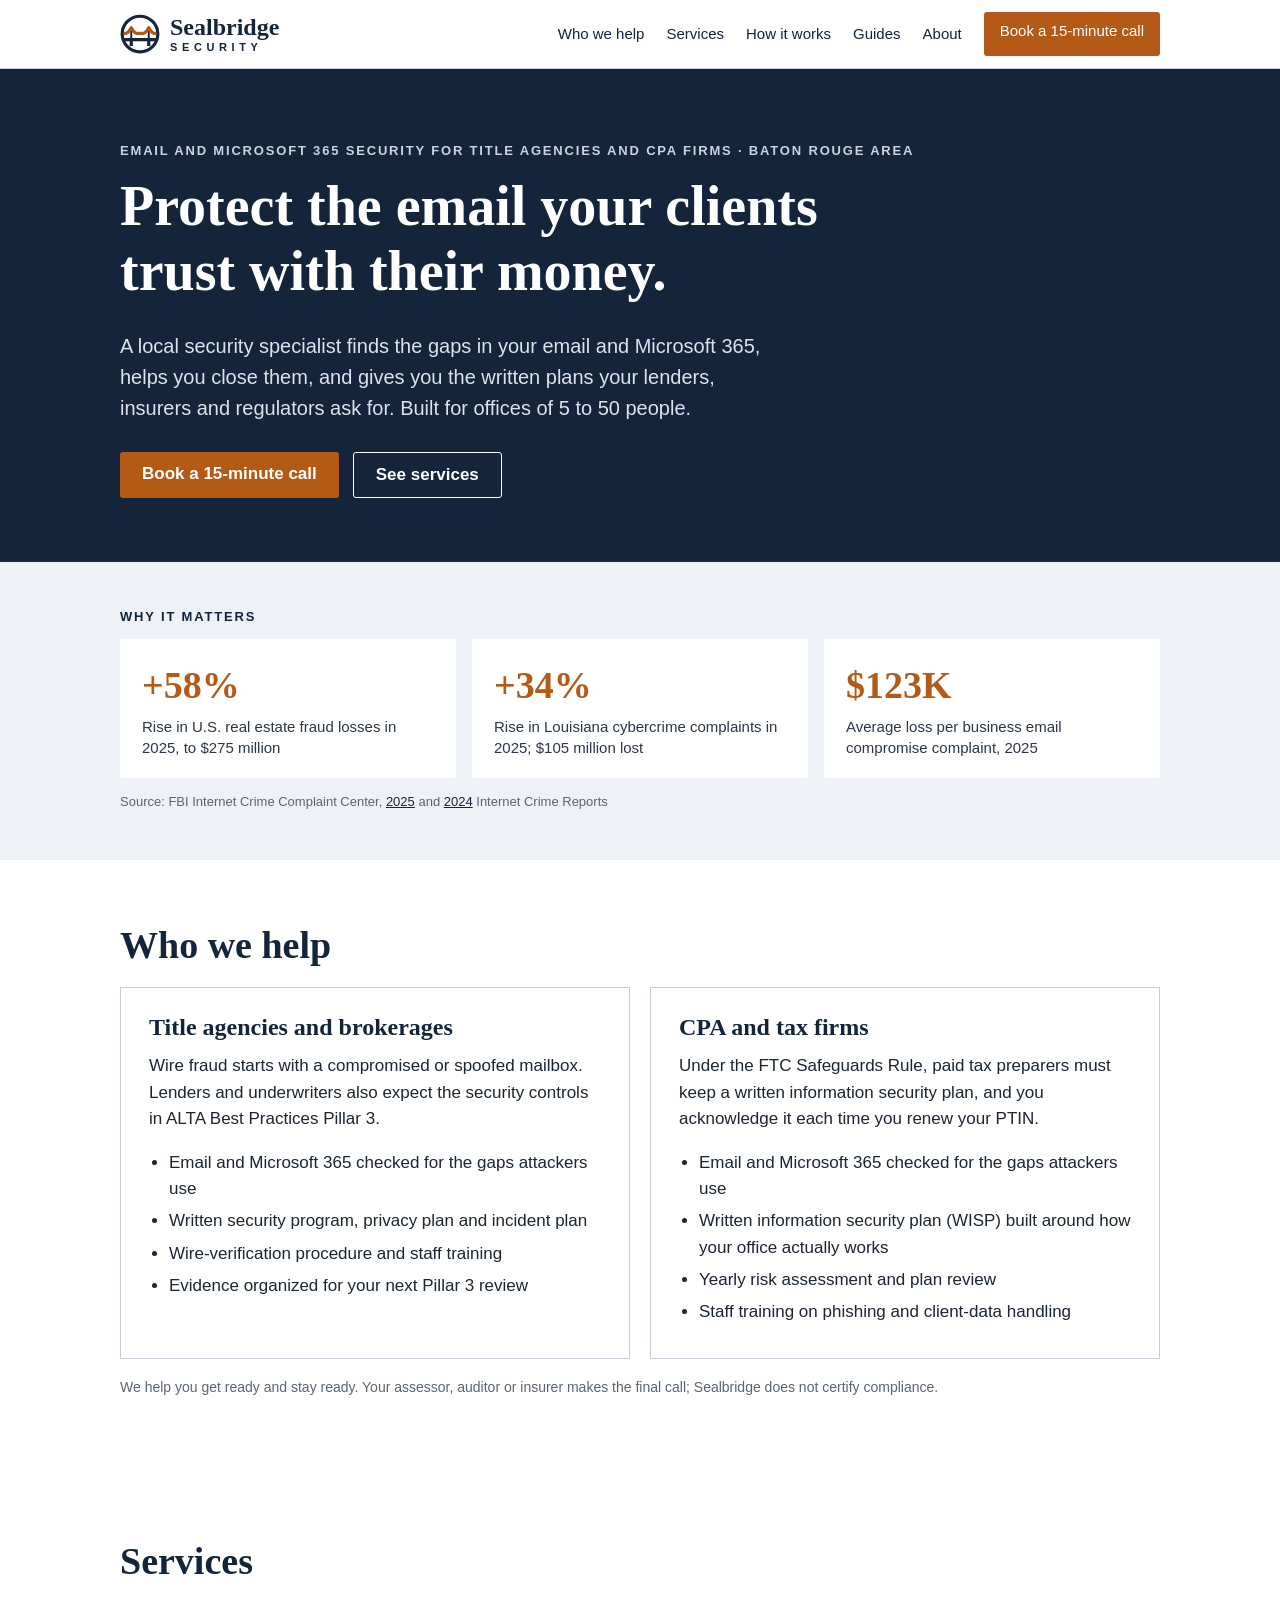
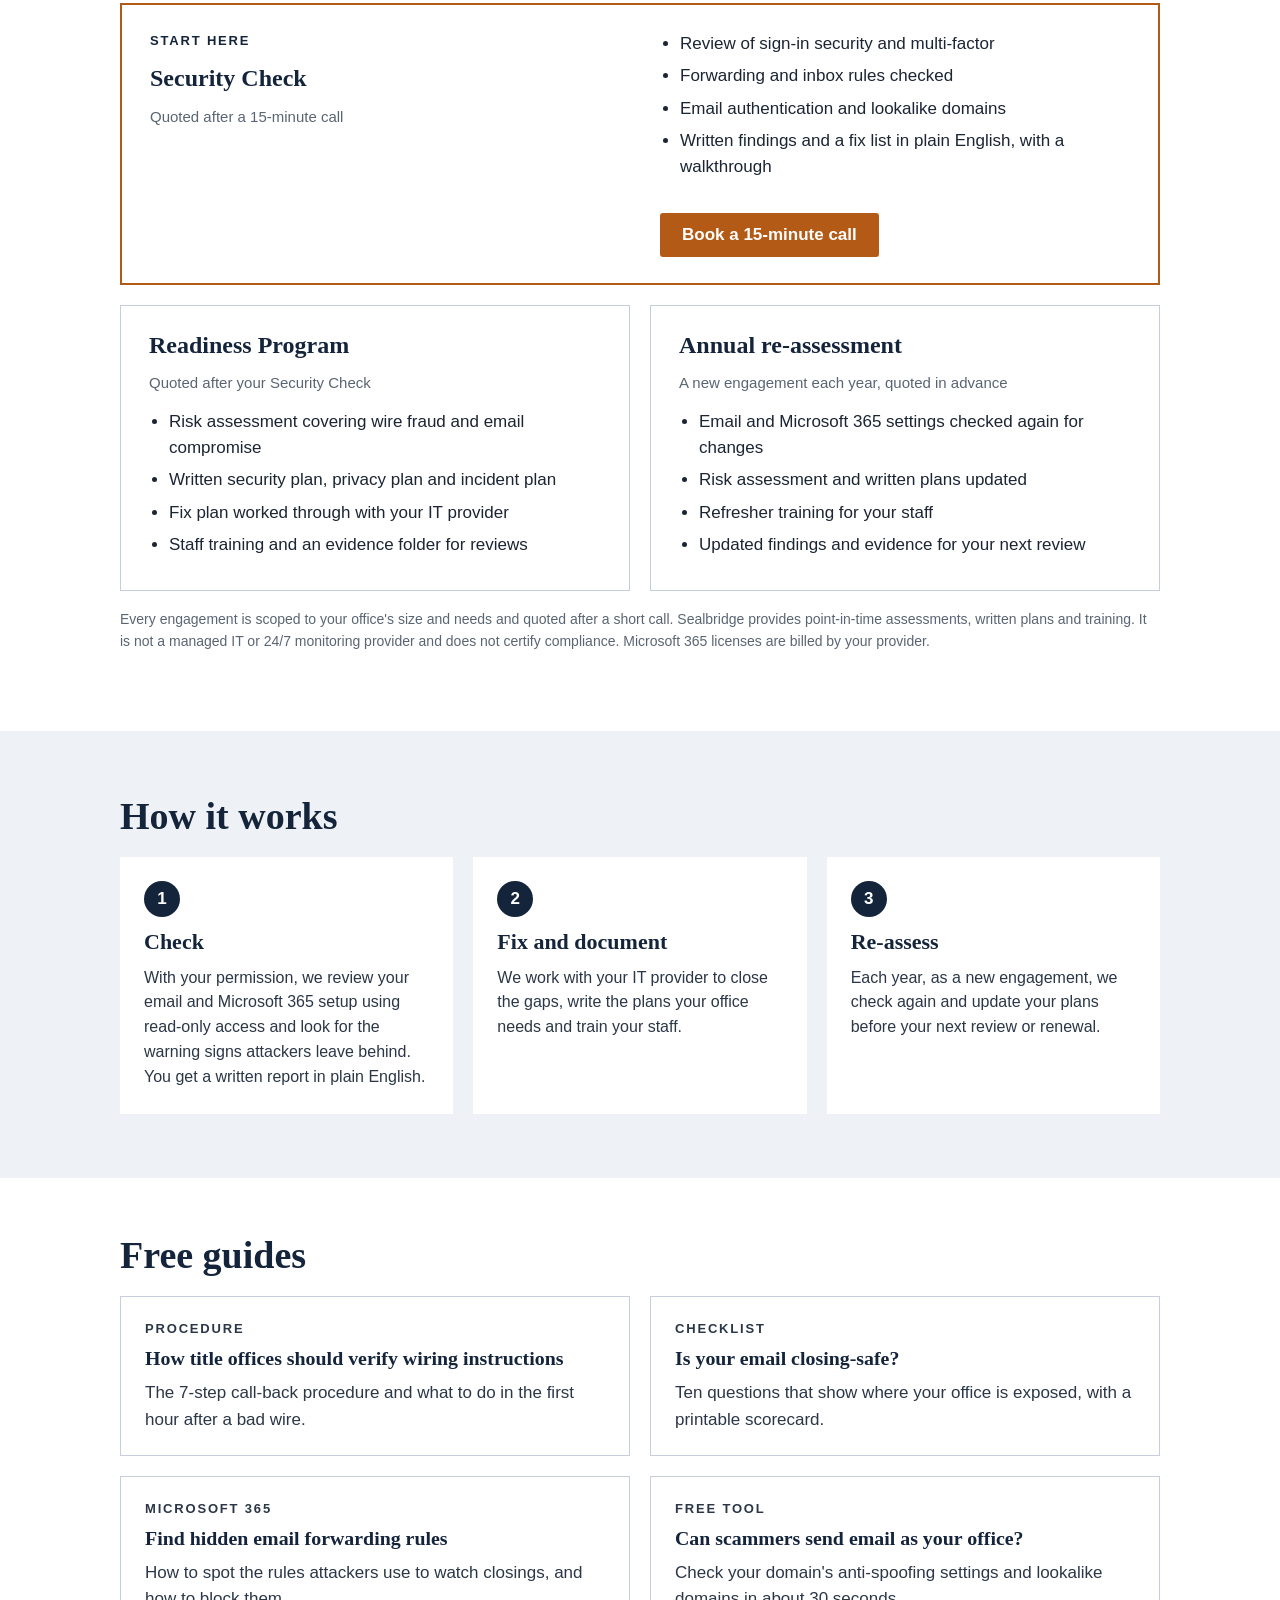
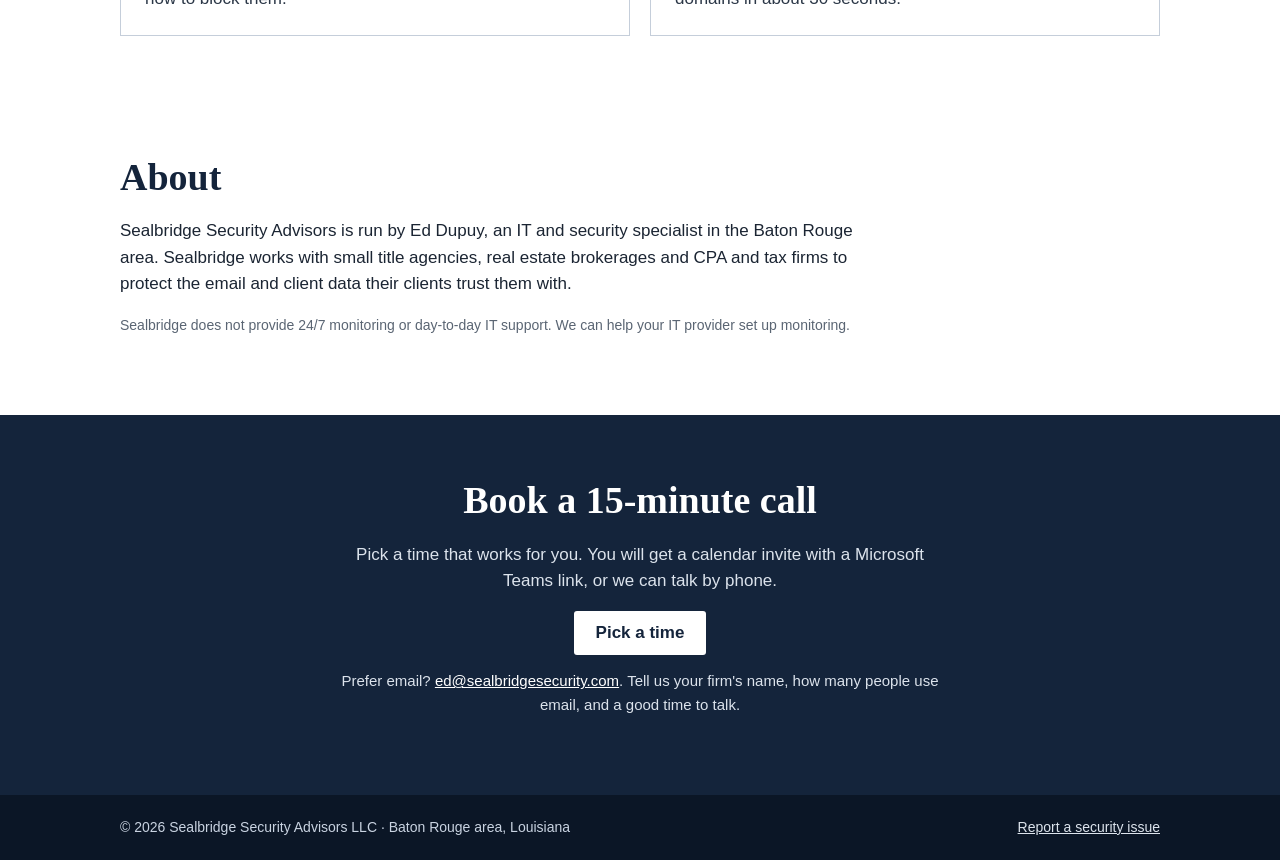
==== commit 73eea008: "Merge main into booking branch" ====
--- a/index.html
+++ b/index.html
@@ -189,9 +189,9 @@
 <section id="contact" class="contact" aria-labelledby="contact-h">
   <div class="wrap contact-inner">
     <h2 id="contact-h">Book a 15-minute call</h2>
-    <p>Tell us your firm's name, how many people use email, and a good time to talk.</p>
-    <a class="btn btn-light" href="mailto:ed@sealbridgesecurity.com?subject=15-minute%20call%20request">Email Ed Dupuy</a>
-    <p class="contact-alt">ed@sealbridgesecurity.com</p>
+    <p>Pick a time that works for you. You will get a calendar invite with a Microsoft Teams link, or we can talk by phone.</p>
+    <a class="btn btn-light" href="BOOKINGS_URL" rel="noopener">Pick a time</a>
+    <p class="contact-alt">Prefer email? <a href="mailto:ed@sealbridgesecurity.com?subject=15-minute%20call%20request">ed@sealbridgesecurity.com</a>. Tell us your firm's name, how many people use email, and a good time to talk.</p>
   </div>
 </section>
 
